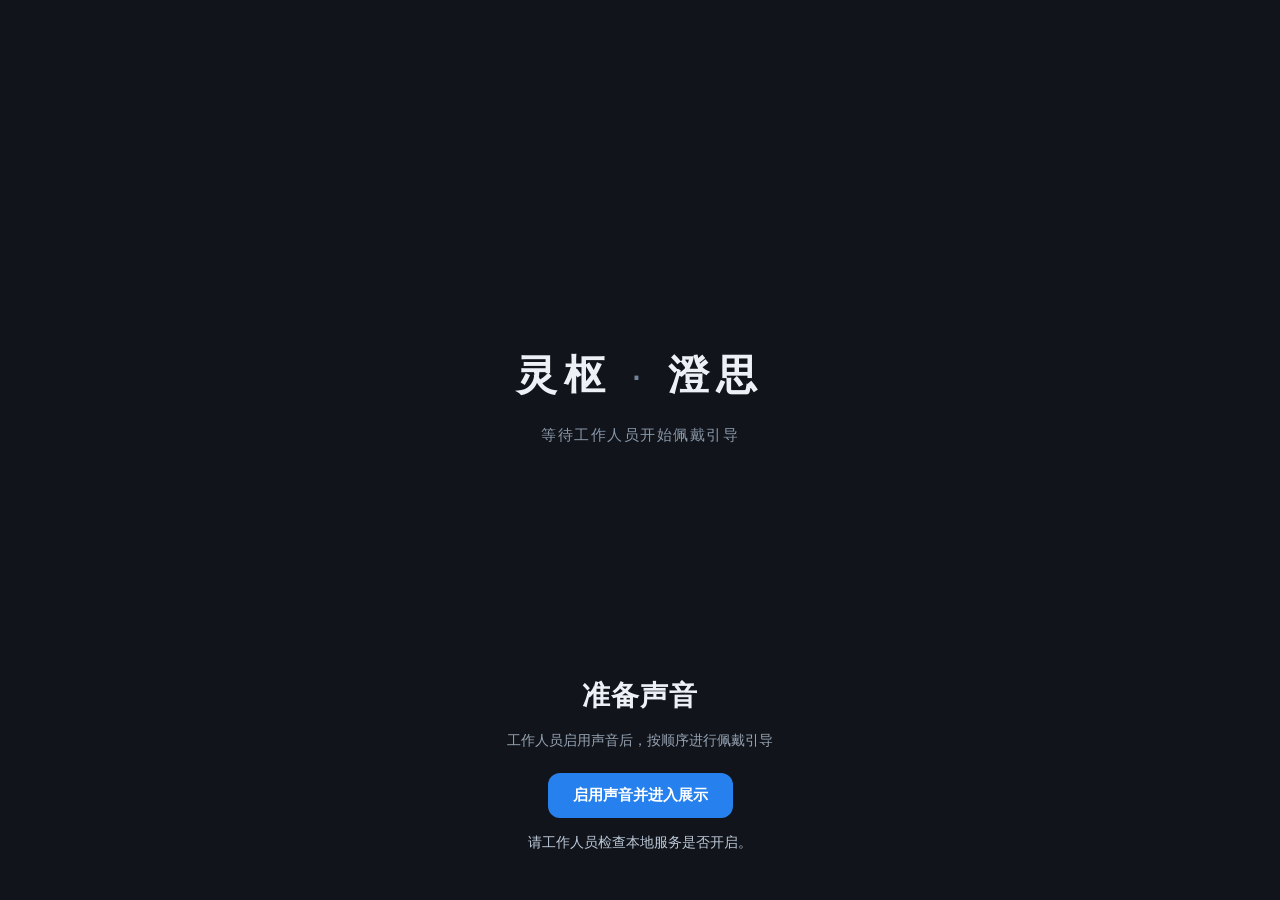
==== participant.html @ 64a588ad "Publish standalone Chengsi training system and reproduction guide" ====
<!doctype html>
<html lang="zh-CN">
<head>
<meta charset="utf-8">
<meta name="viewport" content="width=device-width,initial-scale=1">
<title>灵枢 · 澄思 — 被试展示</title>
<link rel="stylesheet" href="participant.css">
<link rel="stylesheet" href="training-scenes.css">
<script src="easy-going-profile.js" defer></script>
<script src="audio-programs.js" defer></script>
<script src="audio-engine.js" defer></script>
<script src="silk-material.js" defer></script>
<script src="renderer.js" defer></script>
<script src="feedback-policy.js" defer></script>
<script src="calibration-cues.js" defer></script>
<script src="participant-visuals.js" defer></script>
<script src="training-scenes.js" defer></script>
<script src="participant.js" defer></script>
</head>
<body>
<main class="participant-display" aria-label="被试训练画面">
  <header class="participant-brand">灵枢 <span>·</span> 澄思</header>
  <section class="participant-idle" aria-label="等待佩戴引导"><h1>灵枢 <span>·</span> 澄思</h1><p>等待工作人员开始佩戴引导</p></section>
  <canvas class="participant-canvas" role="img" aria-label="随音乐平滑变化的三层声场"></canvas>
  <div class="participant-guide" aria-live="polite"><p class="participant-stage"></p><h1><span>准备开始</span></h1><p class="participant-hint">请等待工作人员引导</p><button type="button" class="participant-confirm" hidden>头环已戴好</button><p class="participant-confirm-status" role="status"></p></div>
  <div class="participant-setup">
    <section aria-labelledby="participant-title">
      <h1 id="participant-title">准备声音</h1>
      <p class="setup-description">工作人员启用声音后，按顺序进行佩戴引导</p>
      <button type="button" class="participant-enable">启用声音并进入展示</button>
      <p class="setup-status" role="status"></p>
    </section>
  </div>
  <nav class="participant-tools" aria-label="展示控制" hidden>
    <button type="button" class="participant-fullscreen">全屏</button>
    <button type="button" class="participant-exit">退出展示</button>
  </nav>
</main>
<script type="application/json" id="resonance-texture-data">"assets/silk-material.webp"</script>
</body>
</html>
---- participant.css ----
html,body{margin:0;width:100%;height:100%;overflow:hidden;background:#11151b;color:#edf1f6;font-family:"Segoe UI","Microsoft YaHei",sans-serif;color-scheme:dark}
*{box-sizing:border-box}
[hidden]{display:none!important}
.participant-display{position:relative;width:100%;height:100%;min-height:540px;background:#11151b;isolation:isolate}
.participant-brand{position:absolute;z-index:2;top:35px;left:44px;font-size:22px;font-weight:600;letter-spacing:3px;color:#edf1f6;pointer-events:none}
.participant-brand span{margin:0 3px;color:#8795a5}
.participant-idle{position:absolute;z-index:2;top:44%;left:0;right:0;text-align:center;transform:translateY(-50%);pointer-events:none}
.participant-idle h1{margin:0;color:#edf1f6;font-size:clamp(38px,3.2vw,60px);font-weight:600;letter-spacing:7px}
.participant-idle h1 span{color:#728298;font-weight:400}
.participant-idle p{margin:23px 0 0;color:#8997a9;font-size:15px;letter-spacing:1.5px}
body[data-idle=true] .participant-brand{opacity:0}
.participant-canvas{display:block;width:100%;height:100%}
.participant-guide{position:absolute;top:79%;left:12%;right:12%;text-align:center;pointer-events:none;transition:opacity 1.5s ease,transform 1.5s ease}
.participant-guide.is-quiet{opacity:0;transform:translateY(5px)}
.participant-stage{margin:0 0 12px;font-size:12px;font-weight:500;letter-spacing:3px;color:#7d8a9b}
.participant-guide h1{margin:0;font-size:clamp(23px,1.8vw,32px);line-height:1.4;font-weight:600;letter-spacing:1px}
.participant-hint{margin:13px 0 0;font-size:14px;line-height:1.7;color:#97a3b3;letter-spacing:.6px}
.participant-confirm{pointer-events:auto;margin-top:20px;min-height:46px;padding:12px 25px;border:0;border-radius:12px;background:#2680ed;color:#fff;font-size:15px;font-weight:600;transition:background .2s,opacity .2s}
.participant-confirm:hover{background:#3b8ff5}
.participant-confirm:disabled{opacity:.55;cursor:wait}
.participant-confirm-status{margin:10px 0 0;font-size:13px;line-height:1.5;color:#aab9ca;min-height:0}
.participant-confirm-status:empty{display:none}
body[data-wear-active=true] .participant-guide{top:73%}
body[data-phase=ready] .participant-guide{top:67%}
.participant-setup{position:absolute;inset:0;display:flex;align-items:flex-end;justify-content:center;padding:0 32px 5vh;pointer-events:none}
.participant-setup section{width:min(540px,80vw);text-align:center;pointer-events:auto}
.participant-setup h1{margin:0;font-size:28px;font-weight:600;letter-spacing:1px}
.setup-description,.setup-status{font-size:14px;line-height:1.8;color:#97a3b3}
.setup-description{margin:13px 0 20px}
.setup-status{min-height:24px;margin:12px 0 0;color:#bdc9d8}
button{font:inherit;cursor:pointer}
.participant-enable{padding:13px 25px;border:0;border-radius:12px;background:#2680ed;color:#fff;font-size:15px;font-weight:600;transition:background .2s,transform .2s}
.participant-enable:hover{background:#3b8ff5}
.participant-enable:active{transform:scale(.98)}
.participant-enable:disabled{cursor:wait;opacity:.65}
.participant-tools{position:absolute;z-index:3;right:28px;bottom:21px;display:flex;gap:18px;opacity:0;transition:opacity .25s}
.participant-tools:hover,.participant-tools:focus-within{opacity:1}
.participant-tools button{padding:10px 0;border:0;background:transparent;color:#9eabbc;font-size:12px}
button:focus-visible{outline:2px solid #8ec0ff;outline-offset:5px}
body[data-phase=calibrating_closed] .participant-guide h1{color:#a5b0bf}
@media(prefers-reduced-motion:reduce){.participant-guide,.participant-tools,.participant-enable{transition:none}}
---- training-scenes.css ----
/* Scene choice belongs to staff. Participant controls stay visually quiet. */
body[data-training-photo=true] .participant-brand{color:#f7fafc;text-shadow:0 1px 7px #12344599}
body[data-training-photo=true] .participant-brand span{color:#e0edf2}
body[data-training-photo=true] .participant-guide{top:auto;bottom:9%;padding:20px 28px;background:#102432bd;border-radius:16px;left:calc(50% - 300px);right:auto;width:600px;max-width:80vw;color:#f5f8fb}
body[data-training-photo=true] .participant-stage{color:#e0ebf2}
body[data-training-photo=true] .participant-hint{color:#e0ebf2}
body[data-training-photo=true] .participant-tools button{color:#fff;text-shadow:0 1px 5px #18333f}
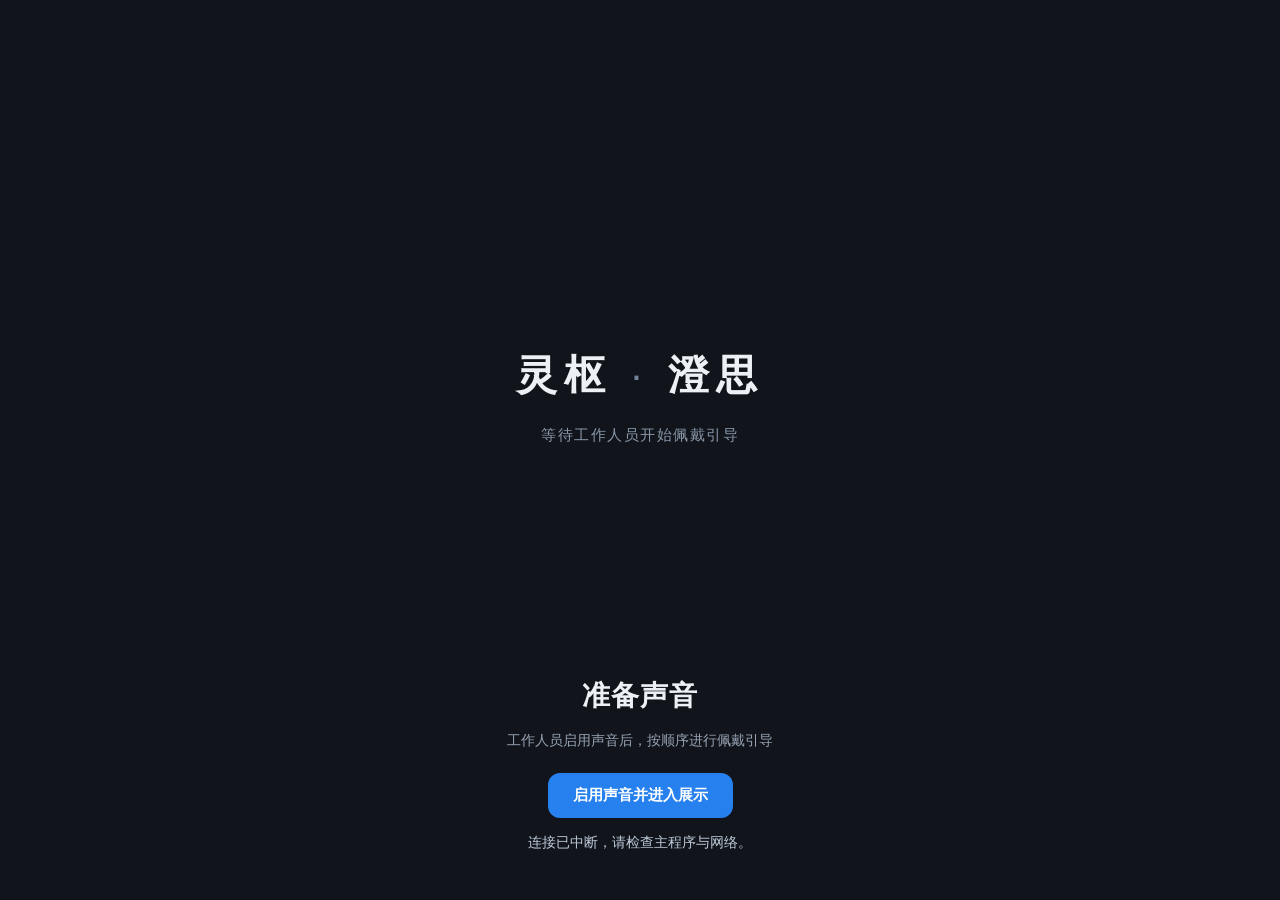
==== commit 40047eff: "Add v1.1.0 iPad web participant support and Mac/Windows LAN launchers" ====
--- a/participant.html
+++ b/participant.html
@@ -2,7 +2,11 @@
 <html lang="zh-CN">
 <head>
 <meta charset="utf-8">
-<meta name="viewport" content="width=device-width,initial-scale=1">
+<meta name="viewport" content="width=device-width,initial-scale=1,viewport-fit=cover">
+<meta name="apple-mobile-web-app-capable" content="yes">
+<meta name="apple-mobile-web-app-status-bar-style" content="black-translucent">
+<meta name="apple-mobile-web-app-title" content="澄思训练">
+<meta name="mobile-web-app-capable" content="yes">
 <title>灵枢 · 澄思 — 被试展示</title>
 <link rel="stylesheet" href="participant.css">
 <link rel="stylesheet" href="training-scenes.css">
@@ -20,6 +24,7 @@
 <body>
 <main class="participant-display" aria-label="被试训练画面">
   <header class="participant-brand">灵枢 <span>·</span> 澄思</header>
+  <p class="participant-status" role="status" hidden></p>
   <section class="participant-idle" aria-label="等待佩戴引导"><h1>灵枢 <span>·</span> 澄思</h1><p>等待工作人员开始佩戴引导</p></section>
   <canvas class="participant-canvas" role="img" aria-label="随音乐平滑变化的三层声场"></canvas>
   <div class="participant-guide" aria-live="polite"><p class="participant-stage"></p><h1><span>准备开始</span></h1><p class="participant-hint">请等待工作人员引导</p><button type="button" class="participant-confirm" hidden>头环已戴好</button><p class="participant-confirm-status" role="status"></p></div>
@@ -32,6 +37,7 @@
     </section>
   </div>
   <nav class="participant-tools" aria-label="展示控制" hidden>
+    <button type="button" class="participant-resume" hidden>恢复声音</button>
     <button type="button" class="participant-fullscreen">全屏</button>
     <button type="button" class="participant-exit">退出展示</button>
   </nav>
--- a/participant.css
+++ b/participant.css
@@ -1,8 +1,9 @@
-html,body{margin:0;width:100%;height:100%;overflow:hidden;background:#11151b;color:#edf1f6;font-family:"Segoe UI","Microsoft YaHei",sans-serif;color-scheme:dark}
+html,body{margin:0;width:100%;height:100%;overflow:hidden;background:#11151b;color:#edf1f6;font-family:-apple-system,BlinkMacSystemFont,"Segoe UI","Microsoft YaHei",sans-serif;color-scheme:dark;-webkit-text-size-adjust:100%;overscroll-behavior:none}
 *{box-sizing:border-box}
 [hidden]{display:none!important}
-.participant-display{position:relative;width:100%;height:100%;min-height:540px;background:#11151b;isolation:isolate}
-.participant-brand{position:absolute;z-index:2;top:35px;left:44px;font-size:22px;font-weight:600;letter-spacing:3px;color:#edf1f6;pointer-events:none}
+.participant-display{position:relative;width:100%;height:100%;height:100dvh;background:#11151b;isolation:isolate}
+.participant-brand{position:absolute;z-index:2;top:max(35px,env(safe-area-inset-top));left:max(44px,env(safe-area-inset-left));font-size:22px;font-weight:600;letter-spacing:3px;color:#edf1f6;pointer-events:none}
+.participant-status{position:absolute;z-index:4;top:max(30px,env(safe-area-inset-top));right:max(28px,env(safe-area-inset-right));max-width:min(55%,440px);margin:0;padding:8px 12px;border-radius:10px;background:#11151be8;color:#c3d0df;font-size:13px;line-height:1.6}
 .participant-brand span{margin:0 3px;color:#8795a5}
 .participant-idle{position:absolute;z-index:2;top:44%;left:0;right:0;text-align:center;transform:translateY(-50%);pointer-events:none}
 .participant-idle h1{margin:0;color:#edf1f6;font-size:clamp(38px,3.2vw,60px);font-weight:600;letter-spacing:7px}
@@ -10,7 +11,7 @@
 .participant-idle p{margin:23px 0 0;color:#8997a9;font-size:15px;letter-spacing:1.5px}
 body[data-idle=true] .participant-brand{opacity:0}
 .participant-canvas{display:block;width:100%;height:100%}
-.participant-guide{position:absolute;top:79%;left:12%;right:12%;text-align:center;pointer-events:none;transition:opacity 1.5s ease,transform 1.5s ease}
+.participant-guide{position:absolute;top:79%;left:max(12%,env(safe-area-inset-left));right:max(12%,env(safe-area-inset-right));text-align:center;pointer-events:none;transition:opacity 1.5s ease,transform 1.5s ease}
 .participant-guide.is-quiet{opacity:0;transform:translateY(5px)}
 .participant-stage{margin:0 0 12px;font-size:12px;font-weight:500;letter-spacing:3px;color:#7d8a9b}
 .participant-guide h1{margin:0;font-size:clamp(23px,1.8vw,32px);line-height:1.4;font-weight:600;letter-spacing:1px}
@@ -22,20 +23,39 @@
 .participant-confirm-status:empty{display:none}
 body[data-wear-active=true] .participant-guide{top:73%}
 body[data-phase=ready] .participant-guide{top:67%}
-.participant-setup{position:absolute;inset:0;display:flex;align-items:flex-end;justify-content:center;padding:0 32px 5vh;pointer-events:none}
+.participant-setup{position:absolute;inset:0;display:flex;align-items:flex-end;justify-content:center;padding:0 max(32px,env(safe-area-inset-right)) max(5vh,env(safe-area-inset-bottom)) max(32px,env(safe-area-inset-left));pointer-events:none}
 .participant-setup section{width:min(540px,80vw);text-align:center;pointer-events:auto}
 .participant-setup h1{margin:0;font-size:28px;font-weight:600;letter-spacing:1px}
 .setup-description,.setup-status{font-size:14px;line-height:1.8;color:#97a3b3}
 .setup-description{margin:13px 0 20px}
 .setup-status{min-height:24px;margin:12px 0 0;color:#bdc9d8}
-button{font:inherit;cursor:pointer}
+button{font:inherit;cursor:pointer;touch-action:manipulation;-webkit-tap-highlight-color:transparent}
 .participant-enable{padding:13px 25px;border:0;border-radius:12px;background:#2680ed;color:#fff;font-size:15px;font-weight:600;transition:background .2s,transform .2s}
 .participant-enable:hover{background:#3b8ff5}
 .participant-enable:active{transform:scale(.98)}
 .participant-enable:disabled{cursor:wait;opacity:.65}
-.participant-tools{position:absolute;z-index:3;right:28px;bottom:21px;display:flex;gap:18px;opacity:0;transition:opacity .25s}
+.participant-tools{position:absolute;z-index:3;right:max(28px,env(safe-area-inset-right));bottom:max(12px,env(safe-area-inset-bottom));display:flex;gap:12px;opacity:0;transition:opacity .25s}
 .participant-tools:hover,.participant-tools:focus-within{opacity:1}
-.participant-tools button{padding:10px 0;border:0;background:transparent;color:#9eabbc;font-size:12px}
+.participant-tools button{min-width:44px;min-height:44px;padding:10px 6px;border:0;background:transparent;color:#9eabbc;font-size:12px}
+.participant-tools:has(.participant-resume:not([hidden])){opacity:1}
+.participant-tools .participant-resume{padding:10px 16px;border-radius:10px;background:#2680ed;color:#fff;font-size:14px}
 button:focus-visible{outline:2px solid #8ec0ff;outline-offset:5px}
 body[data-phase=calibrating_closed] .participant-guide h1{color:#a5b0bf}
+@media(hover:none),(pointer:coarse){.participant-tools{opacity:.8}.participant-tools button{font-size:14px}}
+@media(max-height:800px){
+  .participant-guide{top:auto;bottom:calc(max(12px,env(safe-area-inset-bottom)) + 60px)}
+  body[data-wear-active=true] .participant-guide,body[data-phase=ready] .participant-guide{top:auto;bottom:calc(max(12px,env(safe-area-inset-bottom)) + 60px)}
+  .participant-stage{margin-bottom:8px}.participant-hint{margin-top:8px}.participant-confirm{margin-top:12px}
+}
+@media(orientation:portrait){
+  .participant-brand{top:max(26px,env(safe-area-inset-top));left:max(28px,env(safe-area-inset-left))}
+  .participant-guide{left:max(7%,env(safe-area-inset-left));right:max(7%,env(safe-area-inset-right))}
+  .participant-setup section{width:min(540px,100%)}
+}
+@media(max-height:540px){
+  .participant-brand{top:max(16px,env(safe-area-inset-top));font-size:18px}
+  .participant-idle{top:34%}.participant-setup h1{font-size:23px}.setup-description{margin:8px 0 12px}
+  .participant-guide h1{font-size:20px}.participant-hint{font-size:13px}.participant-confirm{min-height:44px;padding:10px 18px}
+  .participant-stage{margin-bottom:4px}.participant-confirm-status{margin-top:4px}
+}
 @media(prefers-reduced-motion:reduce){.participant-guide,.participant-tools,.participant-enable{transition:none}}
--- a/training-scenes.css
+++ b/training-scenes.css
@@ -1,7 +1,7 @@
 /* Scene choice belongs to staff. Participant controls stay visually quiet. */
 body[data-training-photo=true] .participant-brand{color:#f7fafc;text-shadow:0 1px 7px #12344599}
 body[data-training-photo=true] .participant-brand span{color:#e0edf2}
-body[data-training-photo=true] .participant-guide{top:auto;bottom:9%;padding:20px 28px;background:#102432bd;border-radius:16px;left:calc(50% - 300px);right:auto;width:600px;max-width:80vw;color:#f5f8fb}
+body[data-training-photo=true] .participant-guide{top:auto;bottom:max(9%,calc(env(safe-area-inset-bottom) + 66px));padding:20px 28px;background:#102432bd;border-radius:16px;left:0;right:0;margin-inline:auto;width:600px;max-width:80vw;color:#f5f8fb}
 body[data-training-photo=true] .participant-stage{color:#e0ebf2}
 body[data-training-photo=true] .participant-hint{color:#e0ebf2}
 body[data-training-photo=true] .participant-tools button{color:#fff;text-shadow:0 1px 5px #18333f}
